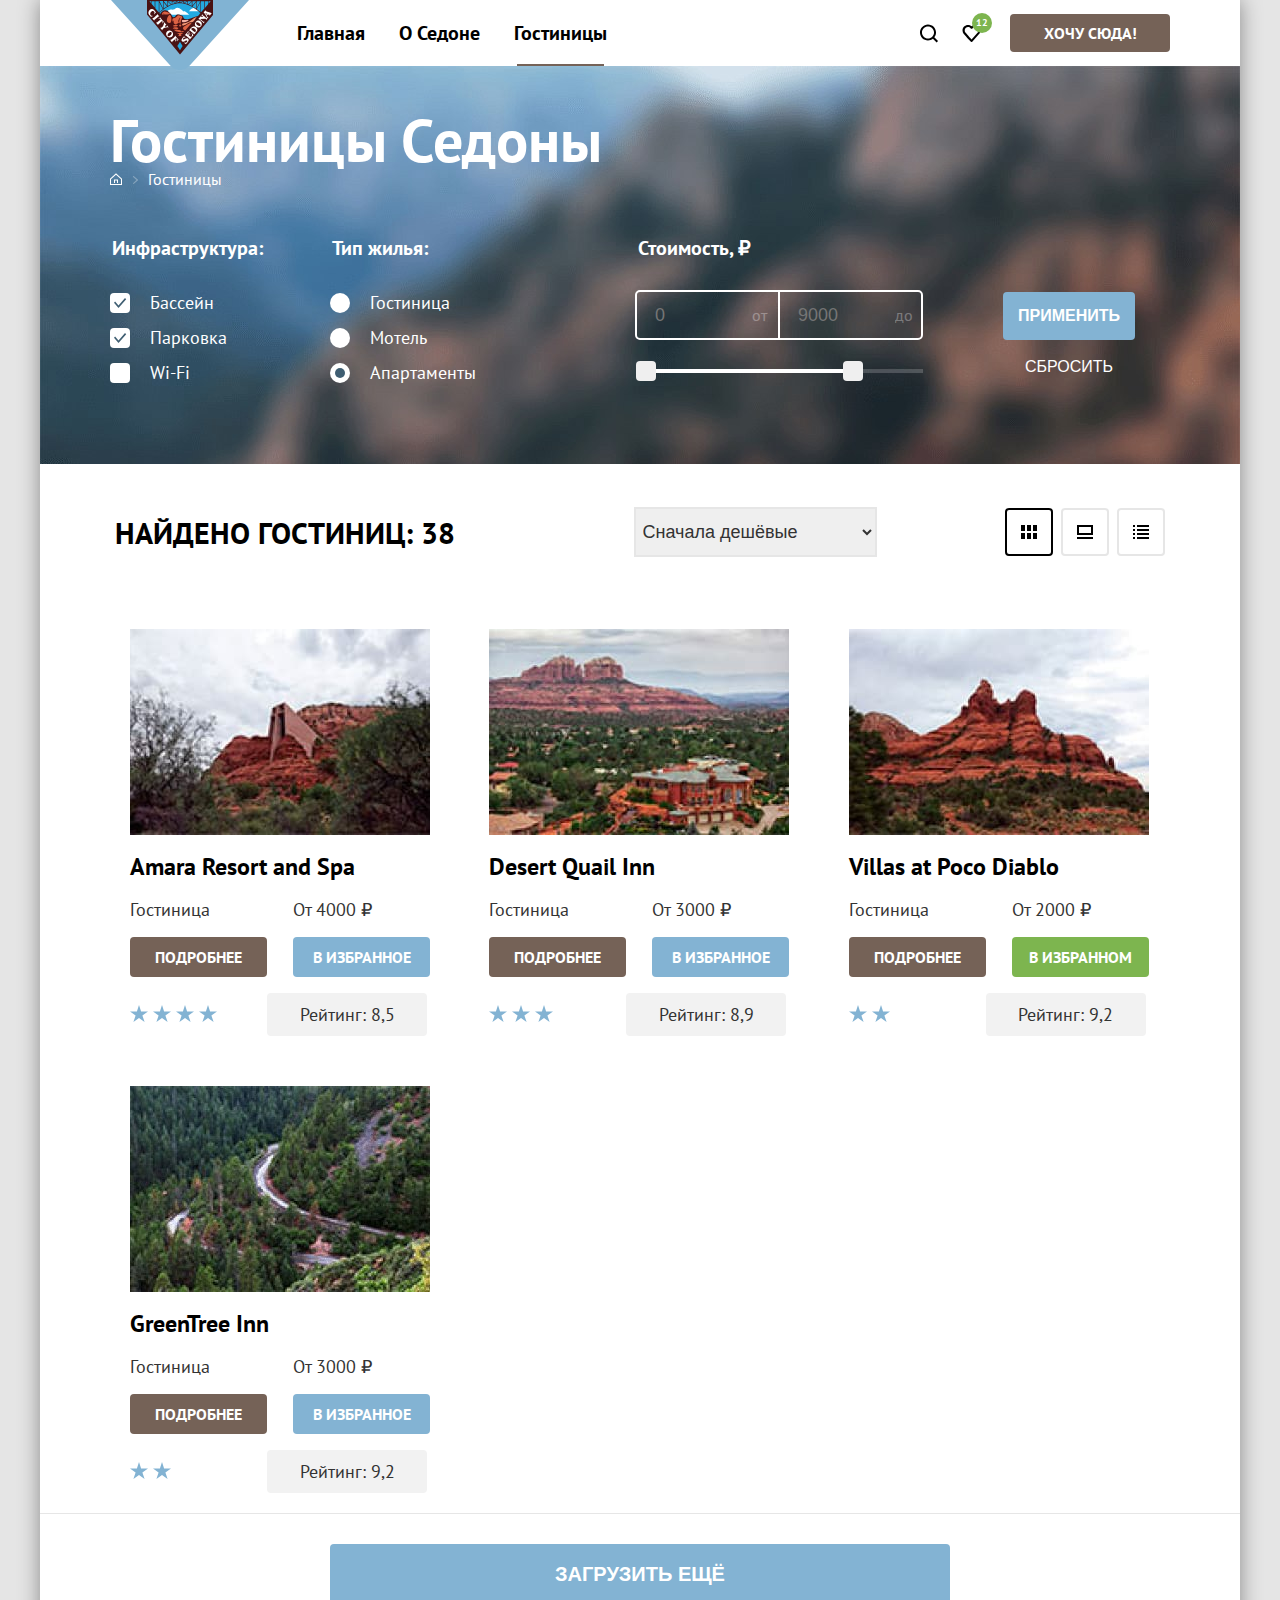
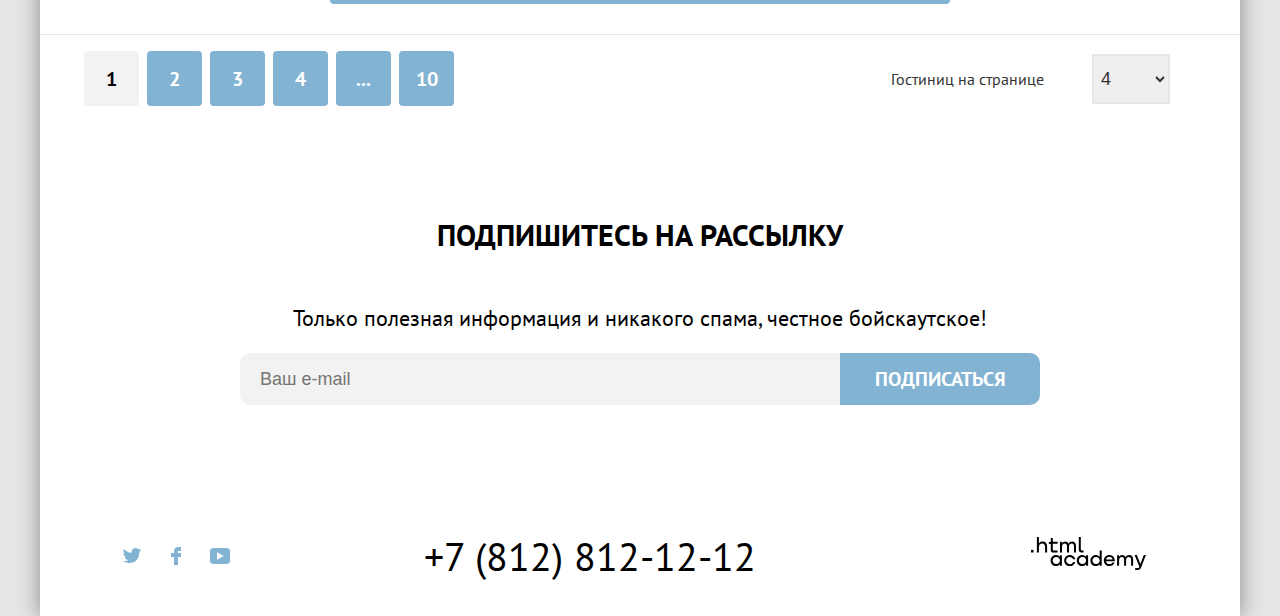
==== catalog.html @ 3f6ed515 "init: upload web-page" ====
<!DOCTYPE html>
<html lang="ru">
    <head>
        <meta charset="UTF-8">
        <meta name="viewport" content="width=device-width, initial-scale=1.0">
        <title>Гостиницы Седоны</title>
        <link rel="stylesheet" href="styles/styles.css">
        <!-- <link rel="stylesheet" href="styles/outline.css"> -->
    </head>

<body>
    <header class="page-header">
        <!-- Разметка навигации -->
                <nav class="navigation-main">
                    <div class="nav-logo">
                        <a href="index.html">
                        <img src="images/brand.svg" style="width: 140px; height: 70px;" alt="логотип сайта" class="mail-logo">
                        </a>
                    </div>

                    <div class="navigation-box">
                        <ul class="navigation-list">
                            <li class="navigation-item">
                                <a class="site-menu-link" href="index.html">Главная</a>
                            </li>
                            <li class="navigation-item">
                                <a class="site-menu-link" href="index.html#about-id">О Седоне</a>
                            </li>
                            <li class="navigation-item">
                                <a class="site-menu-link site-menu-current" href="#">Гостиницы</a>
                            </li>
                        </ul>
                    </div>
                </nav>
        <!-- Разметка кнопок посетителя -->
                <div class="additional-menu">
                    <a class="additional-menu-link black-icon"  href="#">
                        <svg class="additional-menu-icon" aria-hidden="true" focusable="false" width="20" height="19" viewBox="0 0 20 19" xmlns="http://www.w3.org/2000/svg">
                            <path d="M19.0257 17.05L15.3152 13.35C16.318 12.05 17.02 10.35 17.02 8.44995C17.02 4.04995 13.4098 0.449951 8.99732 0.449951C4.58483 0.449951 0.974609 4.14995 0.974609 8.54995C0.974609 12.95 4.58483 16.55 8.99732 16.55C10.8024 16.55 12.5072 15.95 13.9112 14.85L17.6217 18.55L19.0257 17.05ZM8.99732 14.55C5.68795 14.55 2.98029 11.85 2.98029 8.54995C2.98029 5.24995 5.68795 2.54995 8.99732 2.54995C12.3067 2.54995 15.0143 5.24995 15.0143 8.54995C15.0143 11.85 12.3067 14.55 8.99732 14.55Z"  />
                            </svg>
                        <span class="visually-hidden">Поиск</span>
                    </a>

                    <a class="additional-menu-link black-icon" href="#">
                        <svg class="additional-menu-icon" aria-hidden="true" focusable="false" width="19" height="17" viewBox="0 0 19 17" xmlns="http://www.w3.org/2000/svg">
                            <path d="M9.44382 17C9.14296 17 8.84211 16.9 8.64155 16.6C3.22622 10.5 1.92253 9.1 1.62168 8.7C0.91969 7.8 0.518555 6.6 0.518555 5.4C0.518555 2.4 2.92537 0 6.03416 0C7.33785 0 8.54126 0.5 9.5441 1.3C10.5469 0.5 11.8506 0 13.054 0C16.0625 0 18.5696 2.4 18.5696 5.4C18.5696 6.7 18.0682 7.9 17.266 8.8L10.2461 16.7C10.0455 16.9 9.84495 17 9.44382 17ZM3.42679 7.5C3.72764 7.9 6.93672 11.5 9.5441 14.4L15.7617 7.4C16.2631 6.9 16.4637 6.2 16.4637 5.4C16.4637 3.6 14.9594 2.1 13.1543 2.1C12.1515 2.1 11.1486 2.6 10.4467 3.4C10.1458 3.7 9.84495 3.8 9.5441 3.8C9.24325 3.8 8.9424 3.6 8.74183 3.4C8.03984 2.6 7.037 2.1 6.03416 2.1C4.22906 2.1 2.7248 3.6 2.7248 5.4C2.62452 6.3 3.02565 7 3.42679 7.5C3.3265 7.5 3.3265 7.5 3.42679 7.5Z"  />
                            </svg>

                        <span class="visually-hidden">Избранное</span>

                    </a>
                    <a class="count-link" href="#"><span class="additional-menu-count">12</span></a>

                    <a href="#" class="additional-menu-button brown-button">Хочу сюда!</a>

                </div>

            </header>
    <main class="main-container">
        <h1 class="visually-hidden">Страница поиска гостиниц в Седоне</h1>
<!-- Секция поиска -->
        <section class="hotels-filter-section">
            <h2 class="catalog-head">Гостиницы Седоны</h2>
            <section class="breadcrumbs">
              <h2 class="visually-hidden">Навигация "хлебные крошки"</h2>
                <nav>
                    <ul class="breadcrumbs-list">
                        <li class="breadcrumbs-item">

                            <a href="index.html" class="breadcrumbs-link breadcrumbs-link-home">
                                <span class="visually-hidden">На главную</span>
                                <svg width="12" height="12" viewBox="0 0 12 12" xmlns="http://www.w3.org/2000/svg">
                                    <g clip-path="url(#clip0_31961_567)">
                                    <path d="M6 0.300049L0 5.80005V12H12V5.80005L6 0.300049ZM11 11H1V6.20005L6 1.70005L11 6.20005V11Z"  />
                                    <path d="M4 10H5V7.5H7V10H8V6.5H4V10Z" />
                                    </g>
                                    <defs>
                                    <clipPath id="clip0_31961_567">
                                    <rect width="12" height="12"  />
                                    </clipPath>
                                    </defs>
                                </svg>
                            </a>
                        </li>

                        <li class="breadcrumbs-item">
                            <a href="#" class="breadcrumbs-link breadcrumbs-link-hotels breadcrumbs-link-current">Гостиницы</a>
                        </li>
                    </ul>
                </nav>
            </section>

         <div>
            <h3 class="visually-hidden">Список гостиниц с фильтрами для каталога</h3>
            <form action="https://echo.htmlacademy.ru/" method="get"  class="filter-box">
                <fieldset id="infrastructure" class="hotel-type hotel-type-perks">
                    <legend class="filter-title">Инфраструктура:</legend>
                    <ul>

                        <li class="filter-list-item">
                            <label class="control">
                                <input class="control-input visually-hidden" type="checkbox" name="pool" checked>
                                <span class="control-mark"></span>
                                <span class="contro-label">Бассейн</span>
                            </label>
                        </li>

                        <li class="filter-list-item">
                            <label class="control">
                                <input class="control-input visually-hidden" type="checkbox" name="parking" checked>
                                <span class="control-mark"></span>
                                <span class="contro-label">Парковка</span>
                            </label>
                        </li>

                        <li class="filter-list-item">
                            <label class="control">
                                <input class="control-input visually-hidden" type="checkbox" name="Wi-fi">
                                <span class="control-mark"></span>
                                <span class="contro-label">Wi-Fi</span>
                            </label>
                         </li>

                    </ul>
                </fieldset>
                <fieldset id="hotel-type" class="hotel-type hotel-type-place">
                    <legend  class="filter-title">Тип жилья:</legend>
                    <ul>
                        <li class="filter-list-item">
                            <label class="control">
                                <input class="control-input visually-hidden" type="radio" name="hotel-type" value="hotel" checked>
                                <span class="control-mark"></span>
                                <span class="contro-label">Гостиница</span>
                            </label>
                        </li>


                        <li class="filter-list-item">
                            <label class="control">
                                <input class="control-input visually-hidden" type="radio" name="hotel-type" value="motel" checked>
                                <span class="control-mark"></span>
                                <span class="contro-label">Мотель</span>
                            </label>
                        </li>

                        <li class="filter-list-item">
                            <label class="control">
                                <input class="control-input visually-hidden" type="radio" name="hotel-type" value="apartment" checked>
                                <span class="control-mark"></span>
                                <span class="contro-label">Апартаменты</span>
                            </label>
                        </li>
                    </ul>
                </fieldset>

                <fieldset id="hotel-cost" class="hotel-type hotel-type-cost">
                    <legend class="filter-title">Стоимость, &#8381;</legend>


                    <div class="price-grid">
                        <label>
                            <div class="price-field price-field-from">
                                <span class="price-opacity price-range">от</span>
                                <input class="price-input" max="9000" type="number" name="min-price" placeholder="0" min="0" step="500">
                            </div>
                        </label>

                        <label>
                            <div class="price-field price-field-to">
                                <span class="price-opacity price-range">до</span>
                                <input class="price-input" max="9000" type="number" name="max-price" placeholder="9000" min="0" step="500">
                            </div>
                        </label>
                    </div>


                    <div class="range-scale">
                            <div style="left: 0; width: 227px" class="range-bar">

                            <button class="range-toggle range-toggle-min" type="button">
                                <span class="visually-hidden">ползунок min</span>
                            </button>

                            <button class="range-toggle range-toggle-max" type="button">
                                <span class="visually-hidden">ползунок max</span>
                            </button>

                            </div>
                    </div>

                </fieldset>

               <div class="filter-button-box">
                    <button type="submit" class="submit-button blue-button button" value="OK">ПРИМЕНИТЬ</button>
                    <button type="reset" class="clear-button button" value="RESET">СБРОСИТЬ</button>
                </div>

            </form>
         </div>
        </section>
<!-- Секция с результатами поиска -->
        <section>
            <header>
                <h2 class="visually-hidden">Результаты поиска</h2>
                <div class="search-section-results">

                    <span class="search-results">НАЙДЕНО ГОСТИНИЦ: 38</span>

                    <form class="sorting-type">
                        <select>
                            <option value="cheap" selected>Сначала дешёвые</option>
                            <option value="expensive">Сначала дорогие</option>
                            <option value="rating">С хорошим рейтингом</option>
                            <option value="popular">Популярные</option>
                        </select>
                        <button type="submit" class="visually-hidden">Показать элементы</button>
                    </form>

                        <ul class="view-toggle">
                        <li class="view-toggle-item">
                            <a class="button button-light view-toggle-link view-toggle-current view-toggle-grid">
                                <span class="visually-hidden ">Вид сетки</span>
                            </a>
                        </li>
                        <li class="view-toggle-item">
                            <a class="button button-light view-toggle-link view-toggle-slide" href="#">
                                <span class="visually-hidden">Вид в строчку</span>
                            </a>
                        </li>
                        <li class="view-toggle-item">
                            <a class="button button-light view-toggle-link view-toggle-list" href="#">
                                <span class="visually-hidden">Вид списком</span>
                            </a>
                        </li>
                        </ul>

                </div>
            </header>
          </section>
<!-- Секция с галереей отелей -->
        <section class="hotel-cards">
            <h3 class="visually-hidden">Список гостиниц</h3>

            <div class="hotel-card">
                <h4 class="hotel-name"><a class="hotel-link" href="#">Amara Resort and Spa</a></h4>

                <img class="hotel-image" src="images/decoration/hotels/AmaraReSpa.jpg" width="300" height="206" alt="Изображение отеля Amara Resort and Spa">

                <span class="hotel-card-type">Гостиница</span>

                <span class="hotel-card-price">От 4000 ₽</span>

                <a href="#" class="brown-button button hotel-card-more">Подробнее</a>

                <a href="#" class="blue-button button hotel-card-fav">В избранное</a>

                <p class="stars-rating four-stars">
                    <span class="rating  visually-hidden">4 stars</span>

                    <span class="stars-rating-icon"></span>
                    <span class="stars-rating-icon"></span>
                    <span class="stars-rating-icon"></span>
                    <span class="stars-rating-icon"></span>
                </p>

                <p class="rating-text hotel-rating">Рейтинг: 8,5</p>
            </div>

            <div class="hotel-card">
                <h4 class="hotel-name"><a class="hotel-link" href="#">Desert Quail Inn</a></h4>

                <img class="hotel-image" src="images/decoration/hotels/DesertQI.jpg" alt="Изображение отеля Desert Quail Inn">

                <span class="hotel-card-type">Гостиница</span>

                <span class="hotel-card-price">От 3000 ₽</span>

                <a href="#" class="brown-button button hotel-card-more">Подробнее</a>

                <a href="#" class="blue-button button hotel-card-fav">В избранное</a>

                <p class="stars-rating three-stars"><span class="rating  visually-hidden">3 stars</span>
                    <span class="stars-rating-icon"></span>
                    <span class="stars-rating-icon"></span>
                    <span class="stars-rating-icon"></span>
                </p>

                <p class="rating-text hotel-rating">Рейтинг: 8,9</p>
            </div>

            <div class="hotel-card">
                <h4 class="hotel-name"><a class="hotel-link" href="#">Villas at Poco Diablo</a></h4>

                <img class="hotel-image" src="images/decoration/hotels/VillasPDlo.jpg" alt="Изображение отеля Villas at Poco Diablo">

                <span class="hotel-card-type">Гостиница</span>

                <span class="hotel-card-price">От 2000 ₽</span>

                <a href="#" class="brown-button button hotel-card-more">Подробнее</a>

                <a href="#" class="blue-button button hotel-card-fav favorite-item">В избранном</a>

                <p class="stars-rating two-stars"><span class="rating  visually-hidden">2 stars</span>
                    <span class="stars-rating-icon"></span>
                    <span class="stars-rating-icon"></span>
                </p>

                <p class="rating-text hotel-rating">Рейтинг: 9,2</p>
            </div>

            <div class="hotel-card">
                <h4 class="hotel-name"><a class="hotel-link" href="#">GreenTree Inn</a></h4>

                <img class="hotel-image" src="images/decoration/hotels/GrTreeInn.jpg" alt="Изображение отеля GreenTree Inn">

                <span class="hotel-card-type">Гостиница</span>

                <span class="hotel-card-price">От 3000 ₽</span>

                <a href="#" class="brown-button button hotel-card-more">Подробнее</a>

                <a href="#" class="blue-button button hotel-card-fav">В избранное</a>

                <p class="stars-rating two-stars"><span class="rating  visually-hidden">2 stars</span>
                    <span class="stars-rating-icon"></span>
                    <span class="stars-rating-icon"></span>
                </p>

                <p class="rating-text hotel-rating">Рейтинг: 9,2</p>
            </div>

        </section>
        <div class="show-more">
            <button type="button" class="button blue-button">Загрузить ещё</button>
        </div>
<!-- Секция переключения страниц -->
            <section class="paging-menu">
                <h3 class="visually-hidden">Список страниц</h3>

                <ul class="paging">
                    <li class="paging-item"><a class="paging-link paging-active ">1</a></li>
                    <li class="paging-item"><a class="paging-link blue-button" href="#">2</a></li>
                    <li class="paging-item"><a class="paging-link blue-button" href="#">3</a></li>
                    <li class="paging-item "><a class="paging-link blue-button" href="#">4</a></li>
                    <li class="paging-item"><a class="paging-link blue-button" href="#">...</a></li>
                    <li class="paging-item"><a class="paging-link blue-button"  href="#">10</a></li>
                </ul>

                <div class="paging-select">
                    <p>Гостиниц на странице</p>
                        <form class="sorting-type">
                            <select name="hostels">
                                <option value="1">1</option>
                                <option value="4" selected>4</option>
                                <option value="10">10</option>
                                <option value="20">20</option>
                            </select>
                        </form>
                </div>

            </section>

<!-- Футер (на главной отличается от побочных, доб. фон в CSS) -->
<section  class="catalog-footer">
    <h3 class="text-head index-footer-head">Подпишитесь на рассылку</h3>

    <p class="text-description">Только полезная информация и никакого спама, честное бойскаутское!</p>

    <form action="https://echo.htmlacademy.ru/" method="post" class="catalog-footer-info-form">
        <input class="index-footer-input" type="email" name="email" placeholder="Ваш e-mail">
        <button class="button blue-button subscribe-button" type="submit" value="ПОДПИСАТЬСЯ">Подписаться</button>
    </form>
 </section>


    </main>
     <footer>
        <section class="footer-common">
            <ul class="footer-socials">
                <li class="footer-socials-item">
                    <a class="footer-socials-link" href="https://twitter.com/htmlacademy_ru">
                        <span class="visually-hidden">Twitter</span>
                        <svg width="18" height="15" viewBox="0 0 18 15" xmlns="http://www.w3.org/2000/svg" aria-hidden="true">
                            <g clip-path="url(#clip0_24196_690)">
                            <path d="M11.6 0.200056C13.4 -0.299944 14.8 0.500056 15.4 1.40006C16.1 1.20006 16.8 0.900056 17.5 0.700056C17.5 1.60006 16.9 2.20006 16.6 2.50006C17.3 2.60006 18 1.90006 18 1.90006C17.8 2.90006 16.9 3.70006 16.3 3.90006C16.1 10.7001 13 15.1001 5.7 15.0001C5.1 15.0001 5.8 15.0001 5.2 15.0001C4.8 15.0001 0.8 14.5001 0 13.1001C2.4 13.3001 4.1 12.7001 5 11.9001C4 11.6001 2.1 11.5001 1.8 9.00006C2.2 9.10006 2.4 9.20006 3.1 9.10006C1.8 8.30006 0.4 7.50006 0.5 5.30006C0.8 5.60006 1.6 5.80006 1.9 5.80006C1.1 5.60006 -0.2 2.50006 0.9 0.900056C2.8 2.80006 4.9 4.50006 8.5 4.70006C8.7 2.30006 9.7 0.800056 11.6 0.200056Z"/>
                            </g>
                            <defs>
                            <clipPath id="clip0_24196_690">
                            <rect width="18" height="15"  />
                            </clipPath>
                            </defs>
                        </svg>
                    </a>
                </li>

                <li class="footer-socials-item">
                    <span class="visually-hidden">Facebook</span>
                    <a class="footer-socials-link" href="https://www.facebook.com/htmlacademy">
                        <svg width="10" height="18" viewBox="0 0 10 18"  xmlns="http://www.w3.org/2000/svg" aria-hidden="true">
                            <path d="M7 0C4.8 0 3 1.8 3 4V6H0V10H3V18H7V10H10V6H7V4H10V0H7Z"/>
                        </svg>
                    </a>
                </li>

                <li class="footer-socials-item">
                    <a class="footer-socials-link" href="https://www.youtube.com/c/HTMLAcademyRUS">
                        <svg width="20" height="16" viewBox="0 0 20 16"  xmlns="http://www.w3.org/2000/svg" aria-hidden="true">
                            <path d="M17 0H2.9C1.2 0 0 1.5 0 3.2V12.7C0 14.5 1.2 16 2.9 16H17.2C18.7 16 20.1 14.5 20.1 12.8V3.2C19.9 1.5 18.7 0 17 0ZM7 11.8V4.2L13.7 8L7 11.8Z"/>
                        </svg>

                    </a>
                </li>

            </ul>

            <div>
                <a class="footer-tel" href="tel:+78128121212"> +7 &#40;812&#41; 812-12-12</a>
            </div>

            <div>
            <a class="html-academy-item html-academy-link black-icon" href="https://htmlacademy.ru">
                <svg width="115" height="33" viewBox="0 0 115 33" xmlns="http://www.w3.org/2000/svg">
                    <path d="M0 12.8999V15.4999H2.5V12.8999H0Z"  />
                    <path d="M11.5999 4.5C9.9999 4.5 8.7999 5.2 7.9999 6.2H7.8999V0H5.8999V15.5H7.8999V10.2C7.8999 8.1 9.1999 6.6 11.1999 6.6C12.9999 6.6 14.0999 8 14.0999 9.8V15.5H16.0999V9.4C16.1999 6.4 14.2999 4.5 11.5999 4.5Z"  />
                    <path d="M26.5999 4.8001H21.7999V1.1001H19.7999V4.9001H17.8999V6.9001H19.7999V12.9001C19.7999 14.6001 20.7999 15.6001 22.4999 15.6001H26.5999V13.6001H22.8999C22.1999 13.6001 21.7999 13.2001 21.7999 12.5001V6.8001H26.5999V4.8001Z"  />
                    <path d="M41.1 4.6001C39.5 4.6001 38.2 5.4001 37.6 6.7001H37.5C36.9 5.5001 35.7 4.6001 34.1 4.6001C32.7 4.6001 31.6 5.4001 31 6.4001H30.9V4.8001H29V15.4001H31V10.0001C31 8.0001 32 6.5001 33.6 6.5001C35.1 6.5001 36 7.5001 36 9.1001V15.4001H38V9.8001C38 7.4001 39.4 6.5001 40.6 6.5001C42.1 6.5001 43 7.5001 43 9.1001V15.4001H45V8.9001C45.1 6.4001 43.6 4.6001 41.1 4.6001Z"  />
                    <path d="M47.8 12.7C47.8 14.4 48.8 15.4 50.6 15.4H52.6V13.4H50.9001C50.2001 13.4 49.8 13 49.8 12.3V0H47.8V12.7Z"  />
                    <path d="M28.9001 19.6999C28.0001 18.5999 26.7001 17.8999 25.0001 17.8999C21.9001 17.8999 19.6001 20.1999 19.6001 23.4999C19.6001 26.7999 21.9001 29.0999 25.0001 29.0999C26.8001 29.0999 28.0001 28.2999 28.8001 27.1999H28.9001V28.7999H30.9001V18.1999H28.9001V19.6999ZM25.3001 27.0999C23.1001 27.0999 21.7001 25.4999 21.7001 23.4999C21.7001 21.4999 23.1001 19.8999 25.3001 19.8999C27.5001 19.8999 28.9001 21.4999 28.9001 23.4999C28.9001 25.3999 27.5001 27.0999 25.3001 27.0999Z"  />
                    <path d="M44.2 21.9999C43.7 19.5999 41.5999 17.8999 38.7999 17.8999C35.3999 17.8999 33.2 20.3999 33.2 23.4999C33.2 26.5999 35.3999 29.0999 38.7999 29.0999C41.5999 29.0999 43.7 27.2999 44.2 24.8999H42.0999C41.6999 26.1999 40.3999 27.1999 38.7999 27.1999C36.5999 27.1999 35.2 25.5999 35.2 23.5999C35.2 21.5999 36.5999 19.9999 38.7999 19.9999C40.3999 19.9999 41.5999 20.9999 42.0999 22.1999H44.2V21.9999Z"  />
                    <path d="M55.1 19.6999C54.2 18.5999 52.9001 17.8999 51.2001 17.8999C48.1001 17.8999 45.8 20.1999 45.8 23.4999C45.8 26.7999 48.1001 29.0999 51.2001 29.0999C53.0001 29.0999 54.2 28.2999 55 27.1999H55.1V28.7999H57.1V18.1999H55.1V19.6999ZM51.5 27.0999C49.3 27.0999 47.9001 25.4999 47.9001 23.4999C47.9001 21.4999 49.3 19.8999 51.5 19.8999C53.7 19.8999 55.1 21.4999 55.1 23.4999C55.1 25.3999 53.6 27.0999 51.5 27.0999Z"  />
                    <path d="M68.6999 19.7999C67.7999 18.6999 66.4999 17.8999 64.7999 17.8999C61.6999 17.8999 59.3999 20.1999 59.3999 23.4999C59.3999 26.7999 61.5999 29.0999 64.7999 29.0999C66.4999 29.0999 67.7999 28.2999 68.5999 27.2999H68.6999V28.7999H70.6999V13.3999H68.6999V19.7999ZM65.0999 27.0999C62.8999 27.0999 61.4999 25.4999 61.4999 23.4999C61.4999 21.4999 62.8999 19.8999 65.0999 19.8999C67.2999 19.8999 68.6999 21.4999 68.6999 23.4999C68.5999 25.4999 67.1999 27.0999 65.0999 27.0999Z"  />
                    <path d="M78.3 17.8999C75 17.8999 72.8 20.3999 72.8 23.4999C72.8 26.4999 74.9 29.0999 78.3 29.0999C80.8 29.0999 82.8 27.7999 83.5 25.4999H81.4C80.9 26.4999 79.8 27.0999 78.4 27.0999C76.5 27.0999 75.1 25.7999 75 24.1999H83.8C84 20.5999 81.8 17.8999 78.3 17.8999ZM78.3 19.7999C80 19.7999 81.3 20.7999 81.6 22.3999H75.1C75.4 20.8999 76.6 19.7999 78.3 19.7999Z"  />
                    <path d="M98.2001 17.8999C96.6001 17.8999 95.3001 18.6999 94.6001 19.8999H94.5001C93.9001 18.6999 92.7001 17.8999 91.1001 17.8999C89.7001 17.8999 88.6001 18.5999 88.0001 19.6999V18.1999H86.1001V28.7999H88.1001V23.3999C88.1001 21.3999 89.1001 19.9999 90.7001 19.8999C92.2001 19.8999 93.1001 20.8999 93.1001 22.4999V28.7999H95.1001V23.1999C95.1001 20.7999 96.5001 19.8999 97.7001 19.8999C99.2001 19.8999 100.1 20.8999 100.1 22.4999V28.7999H102.1V22.2999C102.2 19.6999 100.7 17.8999 98.2001 17.8999Z"  />
                    <path d="M109.4 27.0001L105.8 18.1001H103.6L108.4 29.7001C108.1 30.6001 107.7 30.9001 106.7 30.9001H104.2V32.9001H106.7C108.5 32.9001 109.5 32.1001 110.2 30.3001L114.9 18.1001H112.8L109.4 27.0001Z"  />
                    </svg>
            </a>
            </div>
            </section>
    </footer>

</body>
</html>
---- styles/styles.css ----
@font-face {
    font-family: "PT sans";
    src: url("../fonts/ptsans-400.woff2") format("woff2");
    font-style: normal;
    font-weight: 400;
    font-display: swap;
}

@font-face {
    font-family: "PT sans";
    src: url("../fonts/ptsans-700.woff2") format("woff2");
    font-style: normal;
    font-weight: 700;
    font-display: swap;
}

*,
*::before,
*::after {
  box-sizing: border-box;
}

html {
    height: 100%;
    background-color: #e5e5e5;
  }

body {
    margin: 0 auto;
    font-family: "PT sans", sans-serif;
    font-weight: 400;
    display: flex;
    flex-direction: column;
    /* text-align: center; */
    min-height: 100%;
    width: 1200px;
    background-color: #fff;
    box-shadow: 0px 0px 20px rgba(0, 0, 0, 0.404);
}

.visually-hidden {
    position: absolute;
    width: 1px;
    height: 1px;
    margin: -1px;
    padding: 0;
    border: 0;
    clip: rect(0 0 0 0);
    overflow: hidden;
  }

  .main-index {
    width: 1200px;
    display: flex;
    flex-direction: column;
    text-align: center;
}

.main-container {
    flex-grow: 1;
}

.page-header {
    font-weight: 700;
    font-size: 20px;
    line-height: 26px;
    width: 1060px;
    margin: 0 auto;
    display: flex;
    flex-direction: row;
    justify-content: space-between;
}

.navigation-main {
    display: flex;
    flex-direction: row;
    justify-content: space-between;
    padding: 0;
    margin: 0;
}


.navigation-list {
    display: flex;
    flex-wrap: wrap;
    padding: 0;
    width: 550px;
    margin: 0 auto;
    }

.site-menu-link {
    font-family: inherit;
    display: block;
    font-weight: 700;
    text-decoration: none;
    color: inherit;
    padding: 20px 17px;
    margin: 0;
}

.site-menu-current {
    position: relative;
    cursor: default;
}

.site-menu-current::after {
    content: "";
    position: absolute;
    left: 20px;
    right: 20px;
    bottom: 0%;
    height: 2px;
    background-color: #756257;
}

/* user block */
.additional-menu {
    display: flex;
    width: 300px;
    justify-content: flex-end;
    flex-wrap: wrap;
    align-items: center;
    margin: 0;
    padding: 0;
}

.additional-menu-link {
    display: block;
    position: relative;
    width: 42px;
    height: 66px;
    border-radius: 25%;
}

.additional-menu-icon {
    position: absolute;
    top: 0;
    right: 0;
    bottom: 0;
    left: 0;
    margin: auto;

}
.count-link {
    position: relative;
}



.additional-menu-count {
    display: block;
    position: absolute;
    top: -20px;
    right: 0px;
    color: white;
    width: 20px;
    height: 20px;
    font-size: 10px;
    line-height: 20px;
    font-family: inherit;
    text-decoration: none;
    background-color:#7DB54F;
    border-radius: 50%;
    text-align: center;
}

.additional-menu-count:hover {
  background-color:#8bc958;
}


.nav-logo {
    margin-right: 30px;
    padding: 0;
    margin-bottom: 0;
    /* position: absolute; */
    position: relative;
    z-index: 1;
    margin-bottom: -10px;
}

.main-logo {
    display: block;
}

.page-header li {
    list-style: none;
}

.welcome-section {
    padding: 62px 240px 80px;
}

.welcome-section-head {
    display: inline-block;
    margin-top: 0;
    margin-bottom: 31px;
}

.welcome-section-description {
    margin: 0;
}


.advantages-list {
    padding: 0;
    padding-top: 10px;
    margin: 0;
    list-style-type: none;
    display: grid;
    grid-template-columns: repeat(3, 400px);
    grid-template-rows: repeat(4, 384px);
}



.card-1 .adv-head-big::after {
    display: block;
    content: "— №1 —";
    position: absolute;
    font-size: 18px;
    font-weight: 400;
   margin: 30px 75px;
}

.card-7 .adv-head-big::after {
    display: block;
    content: "— №2 —";
    position: absolute;
    font-size: 18px;
    font-weight: 400;
   margin: 30px 75px;
}

.card-8 .adv-head-big::after {
    display: block;
    content: "— №3 —";
    position: absolute;
    font-size: 18px;
    font-weight: 400;
   margin: 30px 75px;
}

.card-9 .adv-head-big::after {
    display: block;
    content: "— №4 —";
    position: absolute;
    font-size: 18px;
    font-weight: 400;
   margin: 30px 75px;
}

.card-10 .adv-head-big::after {
    display: block;
    content: "— №5 —";
    position: absolute;
    font-size: 18px;
    font-weight: 400;
   margin: 30px 75px;
}

.card-3 .adv-with-icon-head::before {
    display: block;
    content: "";
    position: absolute;
    width: 74px;
    height: 74px;
    background-image: url(../images/decoration/house-vector.svg);
    background-repeat: no-repeat;
    background-position: center;
    top: 90px;
    left: 200px;
    margin-left: -37px;
    margin-bottom: 20px;
}

.card-4 .adv-with-icon-head::before {
    display: block;
    content: "";
    position: absolute;
    width: 74px;
    height: 74px;
    background-image: url(../images/decoration/food-vector.svg);
    background-repeat: no-repeat;
    background-position: center;
    top: 90px;
    left: 200px;
    margin-left: -37px;
}

.card-5 .adv-with-icon-head::before {
    display: block;
    content: "";
    position: absolute;
    width: 74px;
    height: 74px;
    background-image: url(../images/decoration/present-vector.svg);
    background-repeat: no-repeat;
    background-position: center;
    top: 90px;
    left: 200px;
    margin-left: -37px;
}

.card-1 {
    grid-row: 1 / 2;
    grid-column: 1 / 2;
    position: relative;
}

.card-2 {
    grid-row: 1 / 2;
    grid-column: 2 / 4;
}

.card-3 {
    grid-row: 2 / 3;
    grid-column: 1 / 2;
    position: relative;
}

.card-4 {
    grid-row: 2 / 3;
    grid-column: 2 / 3;
    position: relative;
}

.card-5 {
    grid-row: 2 / 3;
    grid-column: 3 / 4;
    position: relative;
}

.card-6 {
    grid-row: 3 / 4;
    grid-column: 1 / 3;
}

.card-7 {
    grid-row: 3 / 4;
    grid-column: 3 / 4;
    position: relative;
}

.card-8 {
    position: relative;
}

.card-9 {
    position: relative;
}

.card-10 {
    position: relative;
}

.index-interest {
    margin: 0;
}

.index-interest-head {
    display: block;
    margin-top: 90px;
    margin-bottom: 30px;
}

.index-interest-description {
    display: block;
    margin: 0 auto;
    margin-bottom: 56px;
    max-width: 720px;

}

.index-interest button {
    margin-bottom: 90px;
}

/* Модальное окно */

.modal-hide {
    display: none;
}

.modal-open {
    display: flex;
}

.modal-container {
    position: fixed;
    justify-content: center;
    top: 0;
    left: 0;
    width: 100%;
    height: 100%;
    background-color: #ffffffcc;
    z-index: 3;
}

.modal-window {
    position: relative;
    height: 561px;
    width: 715px;
    margin: auto;
    padding: 62px 70px 70px 70px;
    background-color: #fff;
    box-shadow: 0px 25px 50px rgba(0, 0, 0, 0.15);
    border-radius: 30px;
}

.modal-form {
    display: grid;
    grid-template-columns: 50% 1fr;
    grid-template-rows: 50px 50px 50px 60px;
    margin: 0 auto;
    margin-top: 70px;
    row-gap: 40px;

}



.filter-date-in {
    display: grid;
    grid-column: 1 / -1;
    grid-row: 1 / 2;
    grid-template-columns: 155px 1fr;
    grid-template-rows: 50px 30px;
}

.date-in {
    grid-row: 1 / 2;
    grid-column: 1 / 2;
}

.calendar-in {
    grid-row: 1 / 2;
    grid-column: 2 / 3;
}


.filter-date-out {
    display: grid;
    grid-column: 1 / -1;
    grid-row: 2 / 3;
    grid-template-columns: 155px 1fr;
    grid-template-rows: 50px 30px;

}

.date-out {
    grid-row: 1 / 2;
    grid-column: 1 / 2;
}

.calendar-out {
    grid-row: 1 / 2;
    grid-column: 2 / 3;
}

.date-message {
    grid-row: 2 / 3;
    grid-column: 2 / 3;
}

.filter-adults {
    grid-row: 3 / 4;
    grid-column: 1 / 2;
    display: grid;
    grid-template-columns: 155px 1fr;
}



.filter-kids {
    grid-row: 3 / 4;
    grid-column: 2 / 3;
    display: grid;
    grid-template-columns: 155px 1fr;
}



.modal-label, .modal-form input {
    font-weight: 700;
    font-size: 18px;
    align-self: center;
}

.modal-form input {
height: 50px;
}

.calendar-in, .calendar-out {
    padding-left: 20px;
}

.modal-form input {
    border: none;
    background-color: #F2F2F2;
    border-radius: 4px;
}

.modal-count-button  {
    border: none;
    position: relative;
    background-color: transparent;
}


.date-message {
    font-size: 16px;
    color: #333;
}

.date-message-error {
    color: #FF5757;
}

.kids-field {
    display: flex;
    position: relative;
}

.kids-label {
    margin-left: 55px;
}

.count-field {
    display: grid;
    min-width: 133px;
    grid-template-columns: 50px 30px 50px;
    grid-template-rows: 50px;
    position: relative;
    z-index: 0;
}

.modal-form-number {
    grid-column: 1 / -1;
    grid-row: 1 / 2;
    z-index: 0;
    padding: 0 50px;
    text-align: center;

}

.modal-form-number-minus {
    grid-column: 1 / 2;
    grid-row: 1 / 2;
    z-index: 1;
}

.modal-form-number-plus {
    grid-column: -1 / -2;
    grid-row: 1 / 2;
    z-index: 1;
}


/* Стилизация input инпут */

.modal-form-number {
    appearance: textfield;
}

.modal-form-number::-webkit-outer-spin-button,
.modal-form-number::-webkit-inner-spin-button {
  appearance: none;
  margin: 0;
}

.modal-form-number:focus {
    outline: 3px #83B3D3 solid;
}

.modal-form-number-minus {
    position: relative;
}

.modal-form-number-minus::after {
    content: "";
    position: absolute;
    top: calc(50% - 7px);
    left: calc(50% - 7px);
    width: 14px;
    height: 14px;
    opacity: 30%;
    border-radius: 4px;
    background-image: url(../images/icons/minus-icon.svg);
    background-position: center;
    background-repeat: no-repeat;

}

.modal-form-number-plus {
    position: relative;
}

.modal-form-number-plus::after {
    content: "";
    position: absolute;
    top: calc(50% - 7px);
    left: calc(50% - 7px);
    width: 14px;
    height: 14px;
    opacity: 30%;
    border-radius: 4px;
    background-image: url(../images/icons/plus-icon.svg);
    background-position: center;
    background-repeat: no-repeat;

}

.modal-form-number-minus:hover::after,
.modal-form-number-plus:hover::after {
opacity: 1;
}

.modal-form-number-minus:active::after,
.modal-form-number-plus:active::after {
opacity: 0.3;
outline: none;
}

.modal-form-number-minus:focus-visible::after,
.modal-form-number-plus:focus-visible::after {
outline: 3px solid #83B3D3;
outline-offset: 3px;
opacity: 1  ;
}

.modal-form-number-minus:focus-visible,
.modal-form-number-plus:focus-visible {
outline: none;
}

/* .modal-count-button:focus {
    outline-offset: -15px;
} */

/* .calendar-in {
} */

.modal-heading {
    display: inline-block;
    font-weight: 700;
    font-size: 30px;
    line-height: 40px;
    margin: 0;
    padding: 0;
    text-transform: uppercase;
}

.modal-close-button {
    border: none;
    position: absolute;
    width: 53px;
    height: 53px;
    top: 54px;
    right: 70px;
    border-radius: 50%;
}

.modal-close-button::after {
    content: "";
    position: absolute;
    top: calc(50% - 7px);
    left: calc(50% - 7px);
    width: 14px;
    height: 14px;

    background-image: url(../images/icons/cross-icon.svg);
    background-position: center;
    background-repeat: no-repeat;

}


.kids-info-icon {
    min-width: 25px;
    position: absolute;
    height: 25px;
    background-color: #83B3D3;
    align-self: center;
    right: 18px;
    border-radius: 50%;
    background-image: url(../images/icons/info-icon.svg);
    background-repeat: no-repeat;
    background-position: 50% 50%;
}

.filter-date-in, .filter-date-out {
    position: relative;
}

.filter-date-in::after, .filter-date-out::after {
    content: "";
    top: 18px;
    right: 18px;
    width: 15px;
    height: 15px;
    position: absolute;
    background-image: url(../images/icons/date-icon.svg);
    background-position: center;
    background-repeat: no-repeat;
}

.kids-info-text {
    display: none;
    background-color: #333;
    color: white;
    position: absolute;
    width: 256px;
    padding: 15px 22px;
    border-radius: 10px;
    box-shadow: 0px 15px 30px rgba(0, 0, 0, 0.3);
    top: calc(100% + 15px);
    left: calc(50% - 128px);

}

.kids-info-text::after {
    content: "";
    background-color: #333;
    width: 18px;
    height: 18px;
    transform: rotate(45deg);
    position: absolute;
    top: -9px;
    left: calc(50% - 9px);


}

.kids-info-icon:hover .kids-info-text {
    display: block;
}


/* Состояния ссылок*/
.site-menu-link:not(.site-menu-current):hover {
    color:#756257;
}

.site-menu-link:not(.site-menu-current):active {
    color:#75625730;
}



/* BUTTONS  */


.button {
    left: 0px;
    top: 0px;
    font-weight: 700;
    font-size: 16px;
    line-height: 20px;
    color: white;
    border: none;
    text-align: center;
    border-radius: 4px;
}

.blue-button {
    background-color: #83B3D3;
}


.blue-button:hover {
    background-color: #68A2CA;
}

.blue-button:focus-visible {
    background-color: #68A2CA;
    outline: 3px solid #756257;
}

.blue-button:active {
    background-color:#68A2CA;
    color: #ffffff30;
    outline: none;
}

.brown-button {
    background-color: #756257;
}

.brown-button:hover {
    background-color: #615048;
}

.brown-button:active {
    background-color: #615048;
    color: #ffffff30;
    outline: none;
}

.brown-button:focus-visible {
    background-color: #615048;
    outline: 3px solid #83B3D3;
}

.modal-form-button {
    grid-row: 4 / 5;
    grid-column: 1 / -1;
    text-transform: uppercase;
    border-radius: 10px;
}

/* Modal состояния */

.date-form:hover {
background-color: #E6E6E6;
}

.date-form:focus {
    background-color: #e6e6e6;
    outline: 3px solid rgba(131, 179, 211, 1);
    }

.date-form:not(:placeholder-shown):focus {
    outline:  2px solid #000000;
    background-color: #ffffff;
    }

.date-form:active {
background-color: #FFFFFF;
color: black;
outline: 2px solid black;
outline-offset: -2px;
}

.modal-close-button:focus-visible {
outline: 3px solid #83B3D3;
background-color: #E6E6E6;
}

.modal-close-button:hover {
    background-color: #E6E6E6;

}

.modal-close-button:active::after {
    opacity: 30%;
}

/* Footer состояния */




.additional-menu-button {
    text-transform: uppercase;
    width: 160px;
    color:rgb(255, 255, 255);
    /* height: 70px; кек */
    /* display: flex;
    text-decoration: none;
    justify-content: center;
    align-items: center; */
    text-decoration: none;
    text-align: center;
    padding: 6px;
    border-radius: 4px;
    margin-left: 18px;
    font-size: 16px!important;
}

.price-grid {

    display: grid;
    grid-template-columns: 143px 143px;
}

.price-field {
    display: grid;
    grid-template-columns: 1fr 40px;
}

.price-range {
    grid-column: -1 / -2;
    grid-row: 1 / 2;
    z-index: 1;
    align-self: center;
    padding: 13px;
}

.price-input {
    grid-column: 1 / 3;
    grid-row: 1 / 2;
    z-index: 0;
    height: 48px;
    border: none;
    outline: none;
}

.submit-button {
    padding: 7px 15px;
    min-height: 48px;
    margin-bottom: 10px;
}

.clear-button {
    background-color: transparent;
    font-weight: 400;
    color: rgb(255, 255, 255);
    padding: 7px 15px;
}

.clear-button:focus-visible {
    color: rgba(255, 255, 255, 1);
    outline: 3px solid #83B3D3;
    outline-offset: -3px;
}

.clear-button:hover {
    color: rgba(255, 255, 255, 0.6);
}

.clear-button:active {
    color: rgba(255, 255, 255, 0.3);
}


/* VIEW TOGGLE */
.view-toggle {
    display: flex;
    width: 160px;
    justify-content: space-between;
    list-style-type: none;
    margin: 0;
    padding: 0;
}

.view-toggle-link {
    display: block;
    outline: 2px solid #E6E6E6;
    outline-offset: -2px;
    border-radius: 4px;
    width: 48px;
    height: 48px;
    padding: 17px;
    background-position: 50% 50%;
}

.view-toggle-link:focus-visible {
    outline: 2px solid #83B3D3;
}

.view-toggle-link:hover {
    outline: 2px solid #83B3D3;
}

.view-toggle-current {
    outline: 2px solid black;
}

.view-toggle-grid {
    background-image: url(../images/icons/view-toggle/grid-toggle-icon.svg);
    background-repeat: no-repeat;

}

.view-toggle-slide {
    background-image: url(../images/icons/view-toggle/slide-toggle-icon.svg);
    background-repeat: no-repeat;

}

.view-toggle-list {
    background-image: url(../images/icons/view-toggle/list-toggle-icon.svg);
    background-repeat: no-repeat;

}

/* Состояния картинок */

.hotel-image:hover {
    opacity: 60%;
}

.hotel-image:active{
    opacity: 30%;
}

.hotel-image:focus img {
    outline: 3px solid #83b3d3;
  }


/* Подписка в футере */
.catalog-footer-info-form {
    color: #000;
}

.catalog-subscribe-button {
    color: #000;
}

/* Пагинация */
.paging-item {
    list-style: none;
    margin: 0 4px;


}

.paging-link {
    display: flex;
    flex-wrap: wrap;
    align-items: center;
    justify-content: center;
    min-width: 55px;
    height: 55px;
    padding: 8px;
    color: #fff;
    background-color: #83B3D3;
    font-size: 20px;
    font-weight: 700;
    text-align: center;
    text-decoration: none;
    border-radius: 4px;
}

.paging-active {
    background-color: #F2F2F2;
    color:rgb(0, 0, 0);
}

.index-interest-button {
    height: 60px;
    width: 575px;
    border-radius: 10px;
    font-size: 20px;
    line-height: 36px;
    text-transform: uppercase;
}

.subscribe-button {
    background-color: #83B3D3;
    color: #fff;
    font-family: inherit;
    font-size: 20px;
    border-radius: 0px 10px 10px 0px;
    padding: 16px;
    text-transform: uppercase;
}

.index-footer-input {
    border-radius: 10px 0 0 10px;
    border: none;
    padding: 8px 20px;
    font-size: 18px;
    line-height: 26px;
    background-color: #F2F2F2;
}

.index-footer-input:hover {
    background-color: #E6E6E6;
}

.index-footer-input:focus-visible {
    background-color: #E6E6E6;
    outline: 3px solid #83B3D3;
    outline-offset: -3px;
}

.index-footer-input:invalid {
    background-color: #fff;
    outline: 2px solid #FF5757;
    outline-offset: -2px;
}

.subscribe-button:hover {
    background-color: #68A2CA;
}

.subscribe-button:focus-visible {
    background-color: #68A2CA;
    outline: 3px solid #756257;
    outline-offset: -3px;
}

.subscribe-button:active {
    background-color: #68A2CA;
    color: rgba(255, 255, 255, 0.3);
}

/* BUTTONS end  */

.text-head {
    font-weight: 700;
    font-size: 30px;
    line-height: 36px;
    text-transform: uppercase;
    align-content: center;
}

.text-description {
    font-weight: 400;
    font-size: 22px;
    line-height: 26px;
}


.welcome-banner {
    position: relative;
    background-color: rgb(199, 199, 199);
    background-image:
    url("../images/decoration/welcome-words.png"),
    url("../images/decoration/welcome-background_old.jpg");
    background-repeat: no-repeat;
    background-position: center, center;
    height: 100%;
    padding: 0;
    margin-top: 0;
    /* outline: 1px solid rgb(255, 255, 255);
    outline-offset: -1px; */
    /* margin-top: -7px; */
}

.welcome-banner::before {
    content: "";
    position: absolute;
    width: 1200px;
    height: 485px;
    top: 0;
    left: 0;
    background-image: url(../images/decoration/welcome-divider.svg);
    background-repeat: no-repeat;
    background-position-y: 429px;


}



.index-interest {
    color: #000;
}



.advantage-head {
    font-weight: 700;
    font-size: 24px;
    line-height: 28px;
    text-transform: uppercase;
}

.advantage-descriprion {
    font-size: 18px;
    line-height: 21px;
}

/* Поля с цифрами №1 и №2 */

.adv-head-big {
    display: block;
    margin-top: 97px;
    margin-bottom: 81px;
    padding: 0 90px;
}

.adv-dscr-big {
    margin-bottom: 87px;
    padding: 0 80px;
}

/* мини поля */

.adv-with-icon-head {
    margin-top: 184px;
    margin-bottom: 20px;
    padding: 0 90px;
}

.adv-with-icon-dscr {
    margin-bottom: 80px;
    padding: 0 70px;
}

.bg-dark {
    background-color: #83B3D3;
    color: white;
}

.bg-light {
    background-color: rgba(131, 179, 211, 0.2);
    color: #333;
}

.bg-lighter {
    background-color: rgba(131, 179, 211, 0.12);
    color: #333;
}

.bg-no {
    color: #333;
}

/* Подписаться на рассылку */

.index-footer-info {
    background-image: url("../images/decoration/footer-bg-blur.jpg");
    background-color: #68A2CA;
    color:rgb(255, 255, 255);
    text-align: center;

}

.index-footer-head {
    display: inline-block;
    margin-top: 95px;
    margin-bottom: 30px;
}

.index-footer-info .text-description {
    margin-top: 0px;
    margin-bottom: 46px;
}

.index-footer-info-form {
    display: grid;
    grid-template-columns: 1fr 200px;
    margin: 0 200px 90px 200px;
}

.catalog-footer-info-form {
    display: grid;
    grid-template-columns: 1fr 200px;
    margin: 0 200px 90px 200px;
}

/* Подписаться на рассылку end*/

.catalog-footer {
    color:rgb(0, 0, 0);
    text-align: center;
}

.footer-tel {
    font-family: "PT sans", sans-serif;
    font-size: 40px;
    line-height: 40px;
    text-decoration: none;
    color: black;
    border-radius: 10px;
}

.footer-common {
    margin: 0;
    display: flex;
    justify-content: space-between;
    align-items: center;
}

.footer-socials {
    display: flex;
    max-width: 150px;
    flex-wrap: wrap;
    margin: 0;
    padding: 0;
    margin-left: 70px;
    list-style-type: none;

}

.footer-socials-item {
    margin: 0 2px;
}

.footer-socials-link {
    display: grid;
    width: 40px;
    height: 40px;
    place-content: center;
    border-radius: 10px;
    fill: #83b3d3;
}



.footer-socials-link:hover {
fill: #68A2CA;
}

.footer-socials-link:active {
opacity: 30%;
}

.footer-socials-link:focus-visible {
    outline: 3px solid #68A2CA;
    outline-offset: -3px;
}

.footer-tel:hover {
    color: #756257;
}

.footer-tel:active {
    color: #756257;
    opacity: 30%;
}

.footer-tel:focus-visible {
    color: #756257;
    outline: 3px solid #83B3D3;
}

.black-icon {
    fill: #000000;
}

.black-icon:hover {
    fill: #756257;
}

.black-icon:active {
    opacity: 30%;
}

.black-icon:focus-visible {
    outline: 3px solid #83B3D3;
    outline-offset: -3px;
}


.html-academy-item {
    margin: 26px 72px 26px;
    display: block;
    padding: 16px 22px;
    justify-self: end;
    border-radius: 10px;
}
/* Стили для каталога */

.catalog-head {
    margin: 0;
}

.hotels-filter-section {
    background-image: url("../images/decoration/filter-bg-blur.jpg");
    background-color: #83B3D3;
    background-repeat: no-repeat;
    color: #fff;
    margin-top: 0;
    margin-bottom: 44px;
    padding: 35px 70px 80px;
}

.breadcrumbs {
    margin-top: -10px;
    margin-bottom: 45px;
}

.breadcrumbs-list {
    display: flex;
    margin: 0;
    padding: 0;
}

.breadcrumbs-item:not(:first-child) {
 margin-left: 26px;
}

.breadcrumbs-link-home {
    fill: white;
}

.breadcrumbs-item + .breadcrumbs-item {
    position: relative;

}

.breadcrumbs-link:not(.breadcrumbs-link-current):hover {
   opacity: 60%;
}

.breadcrumbs-link:not(.breadcrumbs-link-current):focus-visible {
    outline: 3px #83B3D3 solid;
    outline-offset: -3px;
}

.breadcrumbs-link:not(.breadcrumbs-link-current):active {
    opacity: 30%;
 }

 .breadcrumbs-link-current {
    cursor: default;
 }

 .breadcrumbs-item:not(:first-child)::before {
    content: "";
    position: absolute;
    background-image: url(../images/icons/breadcrumbs-arrow.svg);
    fill: white;
    opacity: 30%;
    width: 5px;
    height: 8px;
    top: calc(50% - 4px);
    left: -15px;
   }

.filter-box {
    display: flex;
    flex-direction: row;
}

.filter-box ul, .filter-list-item, fieldset, .filter-box {
    padding: 0;
    margin: 0;
}


.filter-list-item + .filter-list-item {
    margin-top: 12px;
}

.filter-button-box {
    display: flex;
    flex-direction: column;
    justify-content: flex-end;
}


.catalog-head {
    font-weight: 700;
    font-size: 60px;
    line-height: 78px;
    color: #fff;
}

.favorite-item {
    background-color: #7DB54F;
}

.favorite-item:focus-visible {
    background-color: #6C9E42;
    outline: #756257 3px solid;
    outline-offset: -3px;
}

.favorite-item:hover {
    background-color: #6C9E42;
}

.favorite-item:active {
    background-color: #6C9E42;
    color: #ffffff30;
}

.search-section-results {
    display: flex;
    margin-bottom: 53px;
    width: 1050px;
    margin-left: auto;
    margin-right: auto;
    align-items: center;
    justify-content: space-between;
}

.breadcrumbs-item {
    list-style: none;

}

.breadcrumbs-item a {
    color: inherit;
}

.filter-title {
    font-weight: 700;
    font-size: 20px;
    line-height: 26px;
    margin-bottom: 30px;

}

.hotel-type-perks {
    margin-right: 65px;
}

.hotel-type-place {
    margin-right: 160px;
}

.hotel-type-cost {
    margin-right: 80px;
}

.hotel-type li {
    font-weight: 400;
    font-size: 18px;
    line-height: 23px;
    list-style: none;
}

.hotel-type {
    border: none;
}

.breadcrumbs-item a {
    font-size: 16px;
    line-height: 21px;
    list-style: none;
    text-decoration: none;

}



.price-opacity {
    opacity: 0.3;
}

.price-field-from .price-input {
    outline: 2px solid #fff;
    outline-offset: -1px;
    border-radius: 4px 0 0 4px;
}

.price-field-to .price-input {
    outline: 2px solid #fff;
    outline-offset: -1px;
    border-radius: 0 4px 4px 0;
}

.price-field input {
    background: none;
    color: #fff;
    border: none;
    padding: 14px 19px;
    color:  white;
    font-size: 18px;
}

.price-input::-webkit-inner-spin-button,
.price-input::-webkit-outer-spin-button {
  -webkit-appearance: none;
  margin: 0;
}

.price-input:hover {
    outline: 2px solid rgba(255, 255, 255, 0.6);
}
.price-input:focus {
    outline: 3px solid #83b3d3;
    border: 3px solid #ffffff;
    box-shadow: inset 0 0 0 3px #83b3d3;
}

.price-input:not(:placeholder-shown):focus {
    background-color: #756257;
    border: none;
    outline: none;
    box-shadow: none;
    outline: 2px solid #fff;
    outline-offset: -1px;
}

/* range-slider price-bar */

.range-scale {
    position: relative;
    height: 4px;
    width: 287px;
    background-color: #ffffff30;
    margin-top: 30px;
}

.range-bar {
    position: absolute;
    height: 4px;
    background-color: white;
}

.range-toggle {
    border: none;
    width: 20px;
    height: 20px;
    border-radius: 4px;
    cursor: pointer;
    position: absolute;
}

.range-toggle-min {
    left: 0;
    top: calc(50% - 10px);
}

.range-toggle-max {
    right: 0;
    top: calc(50% - 10px);
}

.range-toggle:hover {
    box-shadow: 0px 4px 10px rgba(0, 0, 0, 0.25);
}

.range-toggle:focus {
    outline: 3px solid #83B3D3;
}

.range-toggle:active {
outline-width: 2px;
box-shadow: 0 7px 15px rgba(0, 0, 0, 0.4);

}

/* Чекбоксы фильтра */

.control {
    position: relative;
    display: block;
    padding-left: 40px;

}

.control-mark {
    position: absolute;
    width: 20px;
    height: 20px;
    background-color: rgb(255, 255, 255);
    border-radius: 4px;
    left: 0;
    top: 2px;

}


.control-input[type="checkbox"]:checked + .control-mark::after {
    content: "";
    position: absolute;
    top: 0;
    left: 0;
    width: 20px;
    height: 20px;
    background-image: url(../images/icons/checkmark-icon.svg);
    background-position: center;
    background-repeat: no-repeat;
}

.control-input[type="radio"] + .control-mark {
    border-radius: 50%;
}

.control-input[type="radio"]:checked + .control-mark::after {
    content: "";
    position: absolute;
    top: 25%;
    left: 25%;
    width: 10px;
    height: 10px;
    border-radius: 50%;
    background-color: #3F5E72;

}

/* Состояния чекбоксов */

.control-input[type="checkbox"]:hover + .control-mark {
    background-color: rgba(255, 255, 255, 0.6);
}

.control-input[type="checkbox"]:active + .control-mark {
    background-color: rgba(255, 255, 255, 0.3);
}

.control-input[type="checkbox"]:focus + .control-mark {
    outline: 3px solid #83B3D3;
}

.control-input[type="radio"]:hover + .control-mark {
    outline: 3px solid #83B3D3;
    cursor: pointer;
}

.control-input[type="radio"]:focus + .control-mark {
    outline: 3px solid #83B3D3;
}


/* Результаты поиска */

.search-results {
    font-weight: 700;
    font-size: 30px;
    line-height: 39px;
}

.sorting-type select {
    color: #333;
    font-size: 18px;
    line-height: 23px;
    padding: 12px 30px 12px 3px;
    border: none;
    outline: 2px solid #E6E6E6;
}

/* Разметка карточек */

.hotel-cards {
    display: grid;
    width: 1060px;
    grid-template-columns: repeat(3, 1fr);
    column-gap: 18px;
    row-gap: 10px;
    margin: 0 auto;
}

.hotel-card {
    display: grid;
    grid-template-columns: 1fr 26px 1fr;
    grid-template-rows: 206px;
    grid-template-areas:
    "hotel-image hotel-image hotel-image"
    "name name name"
    "hotel-card-type . hotel-card-price"
    "hotel-card-more . hotel-card-fav"
     "stars-rating hotel-rating hotel-rating";
    row-gap: 16px;
    padding: 20px;
    max-width: 340px;
}

.hotel-image {
    grid-area: hotel-image;
}

.hotel-name {
    grid-area: name;
    margin: 0;
}

.hotel-link {
    margin: 0;
    color: #000;
    font-size: 24px;
    font-weight: 700;
    text-decoration: none;

}

.hotel-card-type {
    grid-area: hotel-card-type;
    margin: 0;
    color: #333333;
    font-size: 18px;
}


.hotel-card-price {
    grid-area: hotel-card-price;
    color: #333333;
    font-size: 18px;
}

.hotel-card-fav {
    grid-area: hotel-card-fav;
    text-decoration: none;
    padding: 10px;
    text-transform: uppercase;
}

.hotel-card-more {
    grid-area: hotel-card-more;
    text-decoration: none;
    padding: 10px;
    text-transform: uppercase;
}

.stars-rating {
    grid-area: stars-rating;
    display: flex;
    align-items: center;
    width: 120px;
    height: 37px;
    padding-top: 10px;
    margin: 0;
}

.stars-rating-icon {
    width: 23px;
    height: 23px;
    background-repeat: no-repeat;
    background-image: url(../images/icons/star-icon.svg);
}

.hotel-rating {
    grid-area: hotel-rating;
    display: block;
    width: 160px;
   padding: 10px;
    margin: 0;
    border-radius: 4px;
    color: #333333;
    font-size: 18px;
    background-color: #F2F2F2;
    text-align: center;
}

/* .hotel-card:nth-child(3n) {
    margin-right: 0;
} */

.show-more button {
    display: block;
    width: 620px;
    height: 60px;
    font-size: 20px;
    text-transform: uppercase;
    margin: 30px auto;
}

.show-more {
    border-top: 1px solid #E6E6E6;
    border-bottom: 1px solid #E6E6E6;
}

.paging-menu {
    display: flex;
    flex-wrap: wrap;
    flex-direction: row;
    justify-content: space-between;
}

.paging {
    display: flex;
    flex-direction: row;
    flex-wrap: wrap;
}

.paging-select {
    display: flex;
    flex-direction: row;
    flex-wrap: wrap;
    align-items: center;
    margin-right: 72px;
    margin-left: auto;
}

.sorting-type {
    margin-left: 50px;
}

.paging-select p {
    margin: 0;
    color: #333;
}
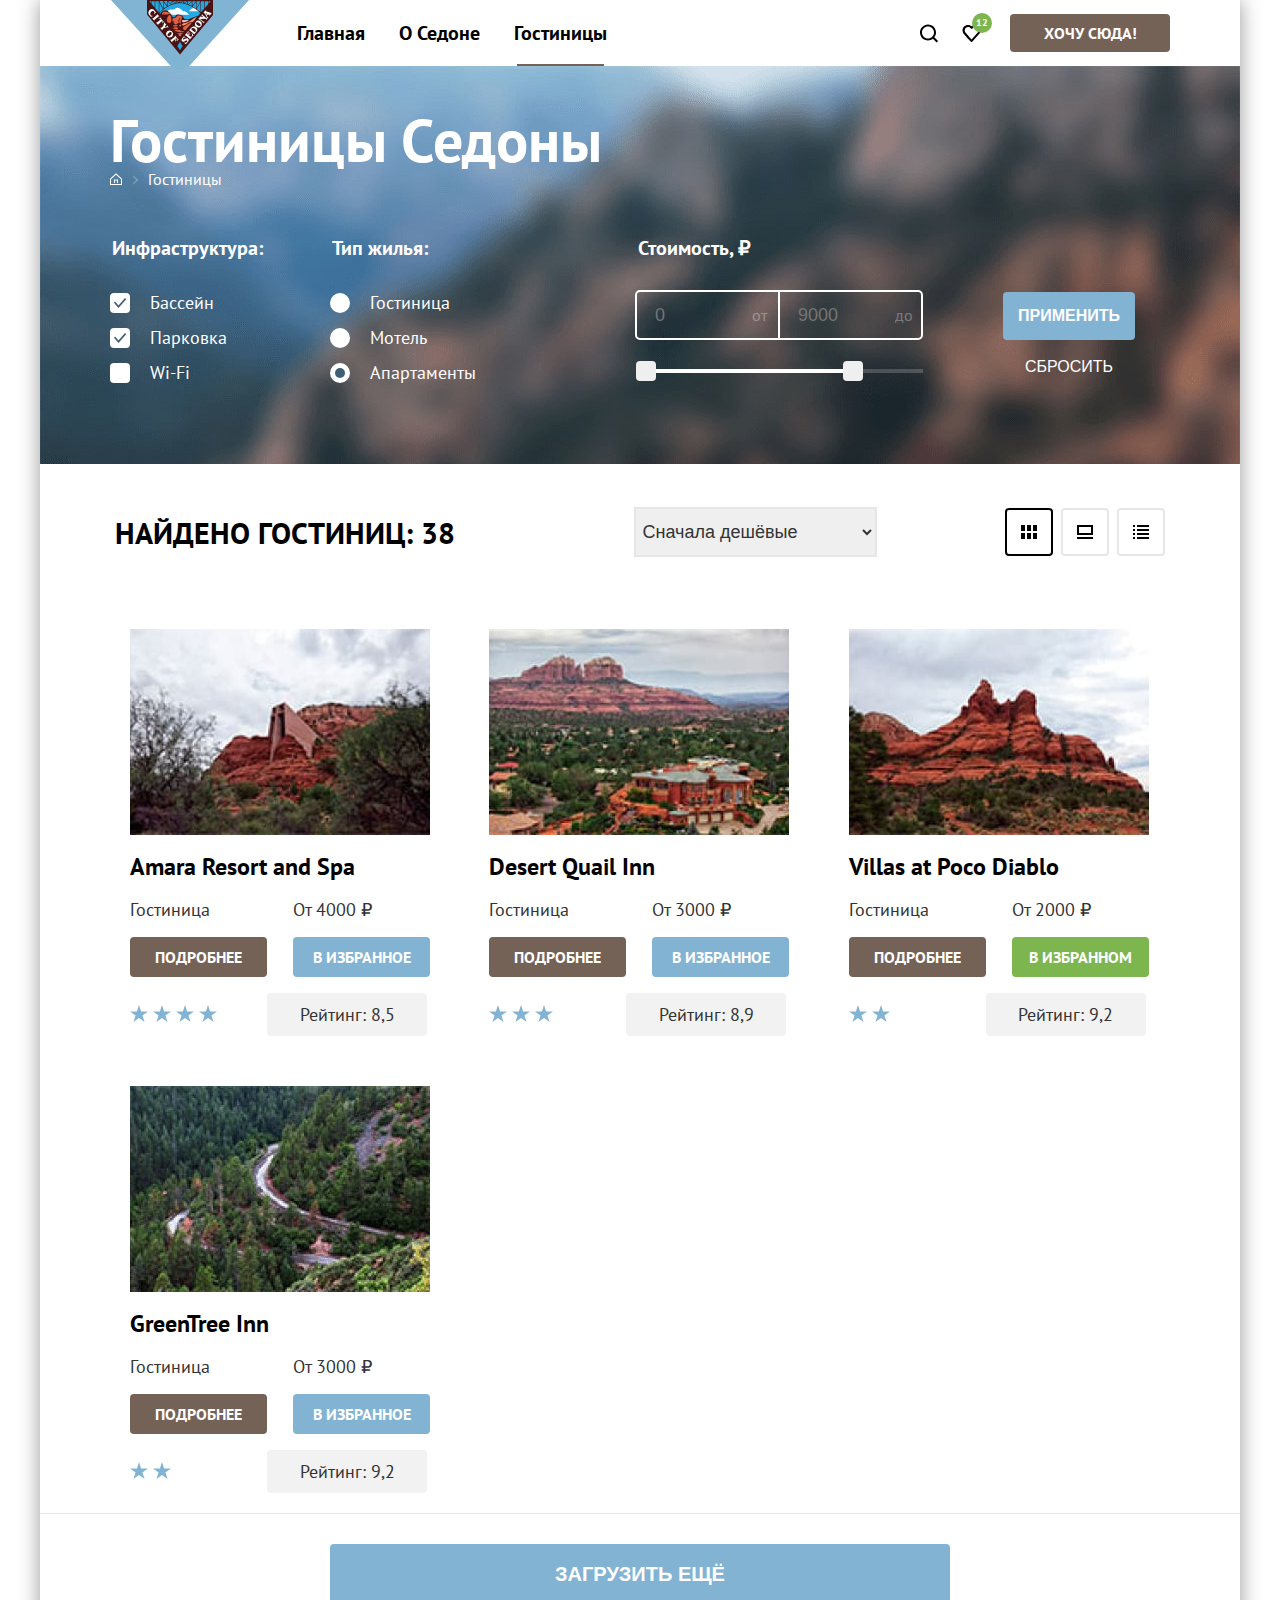
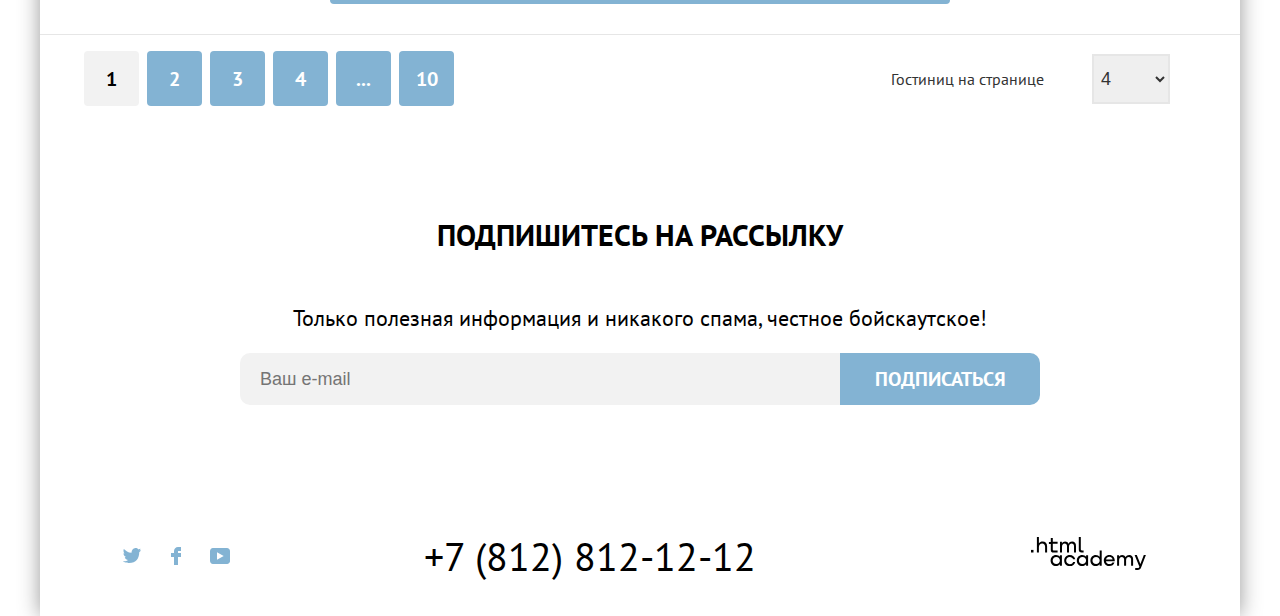
==== commit 2001a50c: "fix: bug with wrong click area to close" ====
--- a/catalog.html
+++ b/catalog.html
@@ -6,6 +6,7 @@
         <title>Гостиницы Седоны</title>
         <link rel="stylesheet" href="styles/styles.css">
         <!-- <link rel="stylesheet" href="styles/outline.css"> -->
+        <link rel="icon" type="icon/png" href="favicon.png">
     </head>
 
 <body>
@@ -51,7 +52,7 @@
                     </a>
                     <a class="count-link" href="#"><span class="additional-menu-count">12</span></a>
 
-                    <a href="#" class="additional-menu-button brown-button">Хочу сюда!</a>
+                    <a href="#" class="additional-menu-button brown-button" id="modal-button">Хочу сюда!</a>
 
                 </div>
 
@@ -438,6 +439,120 @@
             </div>
             </section>
     </footer>
-
+    <div class="modal-container modal-hide" id="modal">
+      <div class="modal-window" id="modalWindow">
+          <h2 class="modal-heading">Поиск гостиницы в Седоне</h2>
+          <button type="button" class="modal-close-button" id="modalClose">
+              <span class="visually-hidden">Закрыть</span>
+          </button>
+
+          <form action="https://echo.htmlacademy.ru" method="post" class="modal-form">
+                  <div class="filter-date-in">
+                      <label class="date-in modal-label" for="date-in">Дата заезда:</label>
+
+                      <input class="calendar-in date-form" type="text" name="date-in" id="date-in" value="27 апреля 2020" placeholder="Укажите дату">
+
+                      <span class="date-message date-message-error">
+                          Мы не можем отправить вас в прошлое.
+                      </span>
+                  </div>
+
+                  <div class="filter-date-out">
+                      <label class="date-out  modal-label" for="date-out">Дата выезда:</label>
+
+                      <input class="calendar-out date-form" type="text" name="date-out" id="date-out" value="1 сентября 2021" placeholder="Укажите дату">
+
+                      <span class="date-message">На эти даты есть свободные номера. Пока есть.</span>
+                  </div>
+
+                  <div class="filter-adults">
+                      <label class="adults-label modal-label" for="adults-number">Взрослые:</label>
+
+                      <div class="adults-count count-field">
+                          <button type="button" class="adults-count-minus modal-form-number-minus modal-count-button">
+                              <span class="visually-hidden">Уменьшить количество</span>
+                          </button>
+
+                          <input class="adults-number modal-form-number" type="number" name="adults-number" id="adults-number" value="2" min="1" step="1">
+
+                          <button type="button" class="adults-count-plus modal-form-number-plus modal-count-button">
+                              <span class="visually-hidden">Увеличить количество</span>
+                          </button>
+                      </div>
+                  </div>
+
+                  <div class="filter-kids">
+                      <div class="kids-field">
+                          <label class="kids-label modal-label" for="kids">Дети:</label>
+
+                          <span class="kids-info-icon">
+                              <span class="kids-info-text">
+                                  Укажите количество детей, которые будут с вами, возраст которых от 6 до 18 лет. Дети до 6 лет размещаются бесплатно.
+                              </span>
+                          </span>
+                      </div>
+
+                      <div class="kids-count count-field">
+                          <button type="button" class="kids-count-minus modal-form-number-minus modal-count-button">
+                              <span class="visually-hidden">Уменьшить количество</span>
+                          </button>
+
+                          <input class="kids-number modal-form-number" type="number" name="kids-number" id="kids" value="1" min="0" step="1">
+
+                          <button type="button" class="kids-count-plus modal-form-number-plus modal-count-button">
+                              <span class="visually-hidden">
+                                  Увеличить количество
+                              </span>
+                          </button>
+                      </div>
+                  </div>
+
+              <button class="modal-form-button button blue-button" type="submit">
+                  Найти
+              </button>
+          </form>
+
+      </div>
+  </div>
+    <script>
+      let modalButton = document.getElementById('modal-button')
+      let modal = document.getElementById('modal')
+      let modalClose = document.getElementById('modalClose')
+      let modalWindow = document.getElementById('modalWindow')
+      let interestButton = document.getElementById('interestButton')
+
+      modalButton.onclick = function() {
+        if (modal.classList.contains('modal-hide')) {
+          modal.classList.remove('modal-hide')
+          modal.classList.add('modal-open')
+        } else {
+          modal.classList.remove('modal-open')
+          modal.classList.add('modal-hide')
+        }
+      }
+
+      modalClose.onclick = function () {
+        modal.classList.remove('modal-open')
+        modal.classList.add('modal-hide')
+      }
+
+      modal.onclick = function (e) {
+        if (modal.classList.contains('modal-open') && e.target == modal) {
+          modal.classList.remove('modal-open')
+          modal.classList.add('modal-hide')
+        }
+      }
+
+      interestButton.onclick = function() {
+        if (modal.classList.contains('modal-hide')) {
+          modal.classList.remove('modal-hide')
+          modal.classList.add('modal-open')
+        } else {
+          modal.classList.remove('modal-open')
+          modal.classList.add('modal-hide')
+        }
+      }
+
+    </script>
 </body>
 </html>
--- a/styles/styles.css
+++ b/styles/styles.css
@@ -22,7 +22,7 @@
 
 html {
     height: 100%;
-    background-color: #e5e5e5;
+    scroll-behavior: smooth;
   }
 
 body {
@@ -197,6 +197,64 @@
     margin-bottom: 31px;
 }
 
+.welcome-section__advisor-link {
+  text-decoration: none;
+  color: black;
+  position: relative;
+
+}
+
+.welcome-section__advisor-link:hover {
+  color:rgb(31, 31, 31);
+  transition: .3s;
+}
+
+.welcome-section__advisor-link::before {
+  content: '';
+  position: absolute;
+  width: 100px;
+  height: 100px;
+  top: -50px;
+  left: -400px;
+  border-radius: 10px;
+  background-image: url(../images/icons/advisor.png);
+  background-size: contain;
+  z-index: -2;
+  opacity: 0;
+  transition: .2s ease-in-out;
+
+  animation: strafe infinite 1s;
+  animation-delay: 2s;
+}
+
+@keyframes strafe {
+  0% {
+    transform: rotate(0deg)
+  }
+  40% {
+    transform: rotate(-5deg)
+  }
+  60% {
+    transform: rotate(5deg)
+  }
+  80% {
+    transform: rotate(-5deg)
+  }
+  100% {
+    transform: rotate(5deg)
+  }
+}
+
+.welcome-section__advisor-link:hover::before {
+  opacity: 1;
+  transition: .3s linear;
+  left: -100px;
+
+
+}
+
+
+
 .welcome-section-description {
     margin: 0;
 }
@@ -211,6 +269,7 @@
     grid-template-columns: repeat(3, 400px);
     grid-template-rows: repeat(4, 384px);
 }
+
 
 
 
@@ -761,15 +820,20 @@
     border: none;
     text-align: center;
     border-radius: 4px;
+
 }
 
 .blue-button {
     background-color: #83B3D3;
+    transition: .1s;
+    transition-property: background-color;
 }
 
 
 .blue-button:hover {
     background-color: #68A2CA;
+    transition: .1s;
+    transition-property: background-color;
 }
 
 .blue-button:focus-visible {
@@ -785,10 +849,14 @@
 
 .brown-button {
     background-color: #756257;
+    transition: .1s;
+    transition-property: background-color;
 }
 
 .brown-button:hover {
     background-color: #615048;
+    transition: .1s;
+    transition-property: background-color;
 }
 
 .brown-button:active {
@@ -1150,6 +1218,7 @@
     text-transform: uppercase;
 }
 
+
 .advantage-descriprion {
     font-size: 18px;
     line-height: 21px;
@@ -1205,7 +1274,9 @@
 
 .index-footer-info {
     background-image: url("../images/decoration/footer-bg-blur.jpg");
+    background-repeat: no-repeat;
     background-color: #68A2CA;
+    background-size: cover;
     color:rgb(255, 255, 255);
     text-align: center;
 
